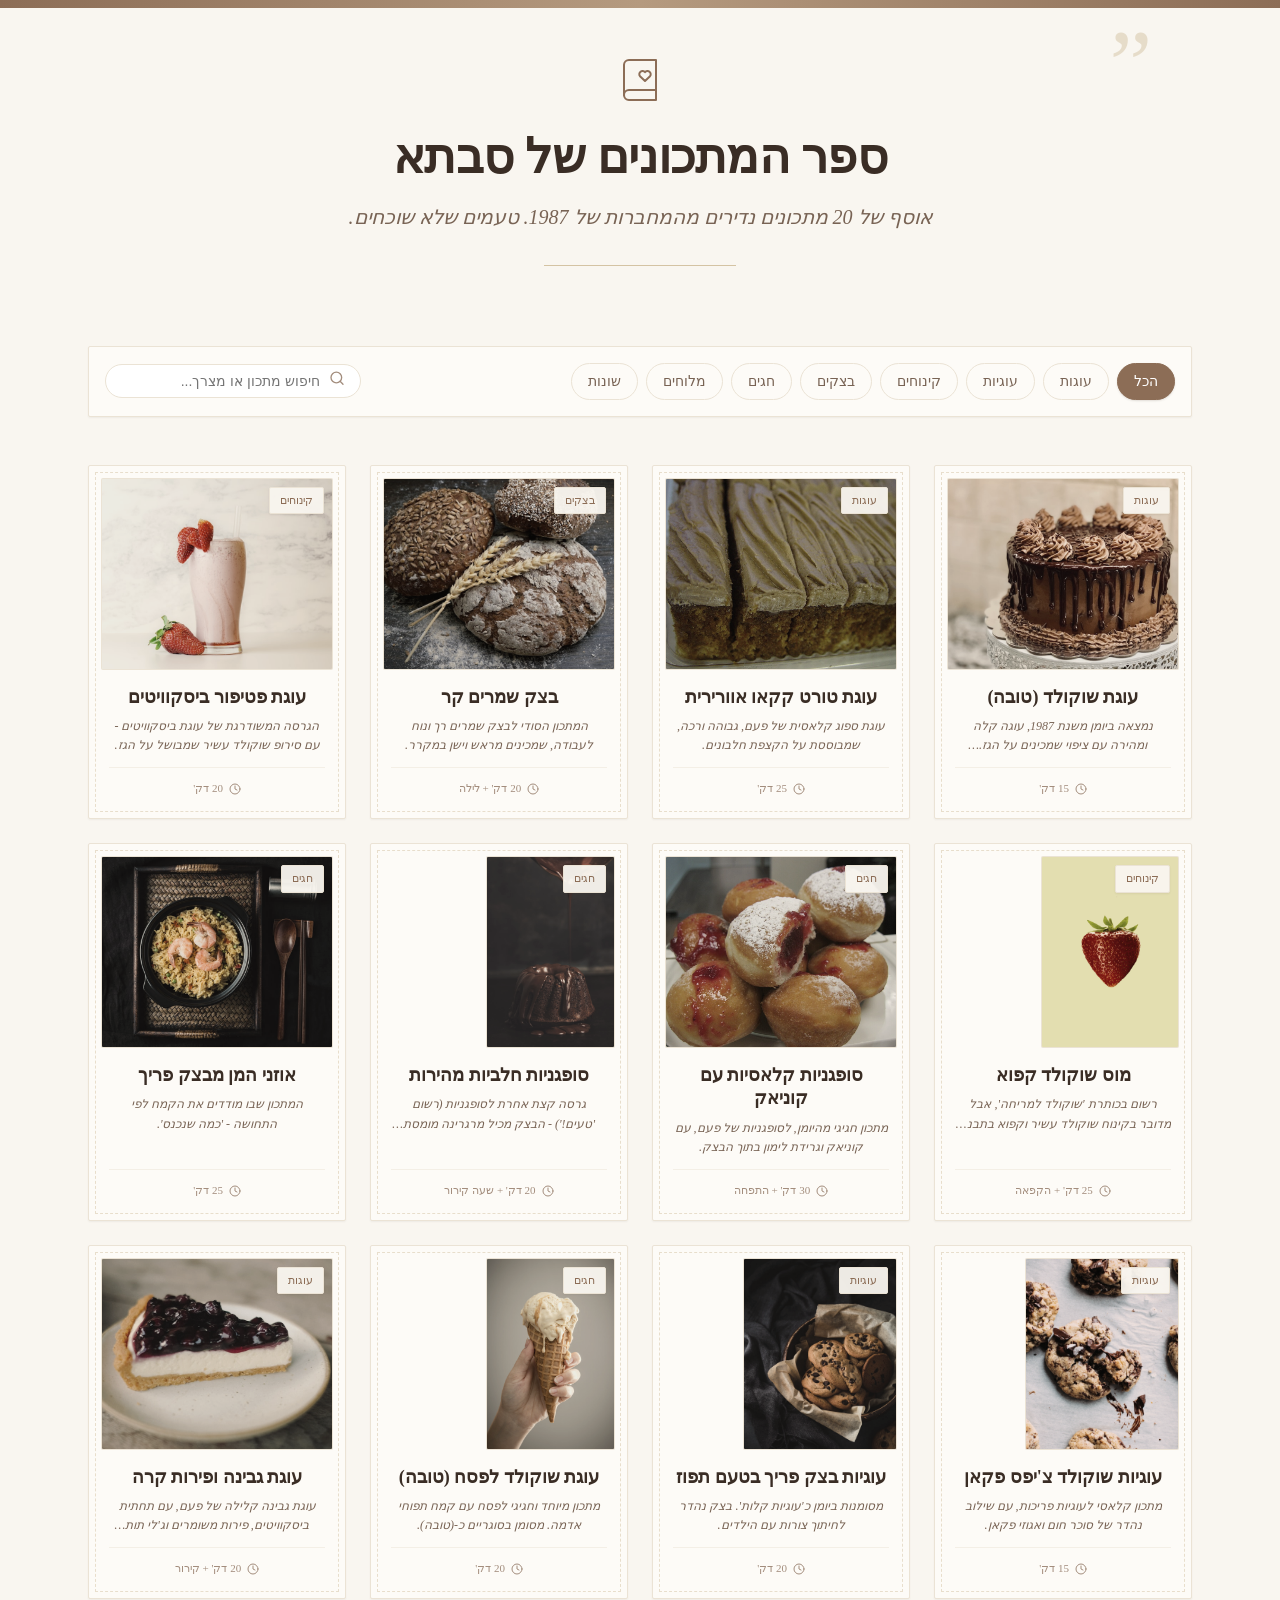
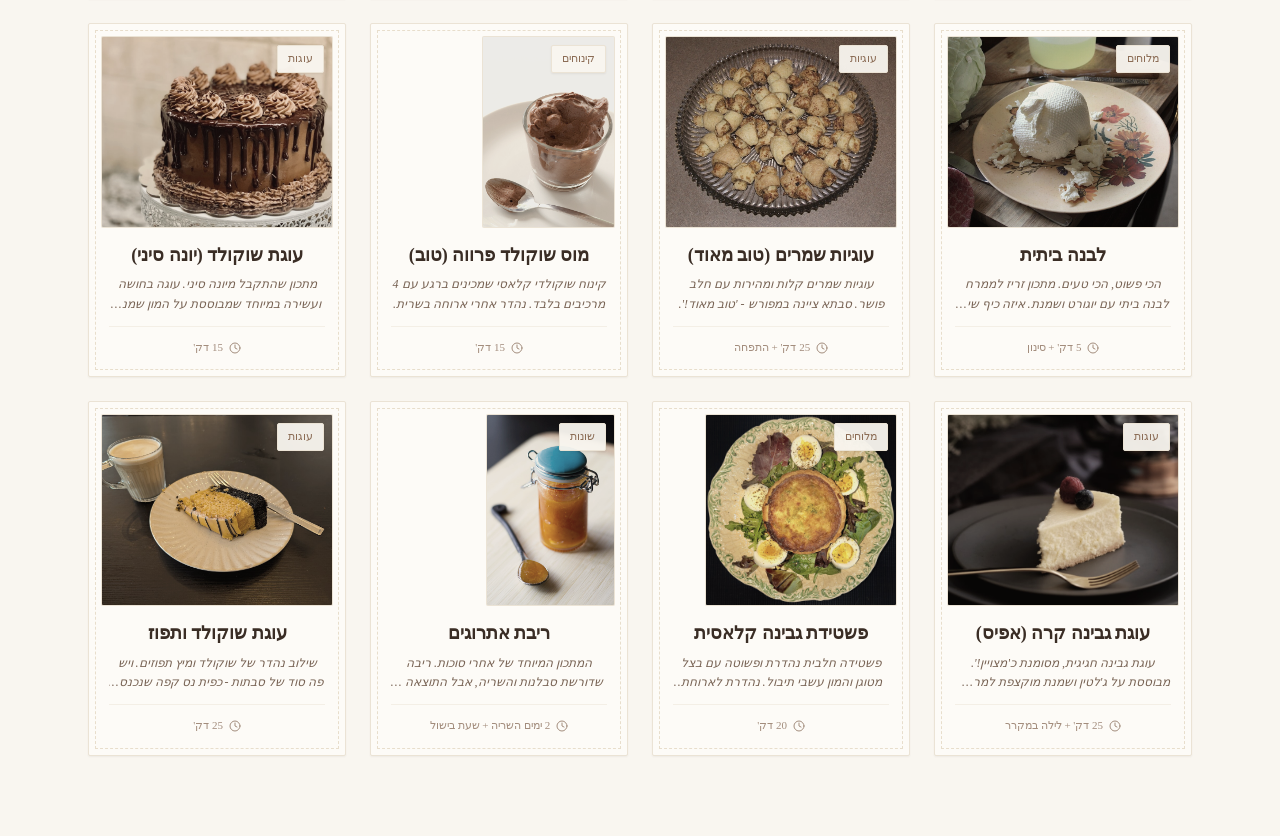
==== index.html @ 4aee47a2 "Add files via upload" ====
<!DOCTYPE html>
<html lang="he" dir="rtl">
<head>
  <meta charset="utf-8">
  <meta name="viewport" content="width=device-width, initial-scale=1">
  <title>ספר המתכונים של סבתא</title>
  <meta name="description" content="אוסף של 20 מתכונים נדירים מהמחברות של 1987. טעמים שלא שוכחים.">
  <meta name="theme-color" content="#8C6D56">
  <link rel="icon" href="data:image/svg+xml,%3Csvg xmlns='http://www.w3.org/2000/svg' viewBox='0 0 32 32'%3E%3Crect width='32' height='32' rx='6' fill='%238C6D56'/%3E%3Cpath d='M8 8h13a3 3 0 0 1 3 3v13H11a3 3 0 0 1-3-3z' fill='none' stroke='%23F9F6F0' stroke-width='2'/%3E%3Cpath d='M16 20l-3-3a2 2 0 1 1 3-2.6 2 2 0 1 1 3 2.6z' fill='%23F9F6F0'/%3E%3C/svg%3E">
  <link rel="stylesheet" href="styles.css">
</head>
<body>
  <div class="top-rule"></div>

  <header class="site-header">
    <span class="header-quote" aria-hidden="true">&rdquo;</span>
    <span class="header-mark" aria-hidden="true">
      <svg viewBox="0 0 24 24" width="48" height="48" fill="none" stroke="currentColor" stroke-width="1" stroke-linecap="round" stroke-linejoin="round">
        <path d="M4 19.5A2.5 2.5 0 0 1 6.5 17H20"></path>
        <path d="M6.5 2H20v20H6.5A2.5 2.5 0 0 1 4 19.5v-15A2.5 2.5 0 0 1 6.5 2z"></path>
        <path d="M14.5 12.5l-2.5-2.4a1.6 1.6 0 1 1 2.5-2 1.6 1.6 0 1 1 2.5 2z"></path>
      </svg>
    </span>
    <h1>ספר המתכונים של סבתא</h1>
    <p class="subtitle">אוסף של 20 מתכונים נדירים מהמחברות של 1987. טעמים שלא שוכחים.</p>
    <div class="header-rule"></div>
  </header>

  <main>
    <!-- תצוגת ספר: סינון, חיפוש וגלריית מתכונים -->
    <section id="book-view">
      <div class="toolbar">
        <div class="categories" id="categories" role="group" aria-label="סינון לפי קטגוריה"></div>

        <div class="search">
          <label class="visually-hidden" for="search-input">חיפוש מתכון או מצרך</label>
          <input type="search" id="search-input" placeholder="חיפוש מתכון או מצרך..." autocomplete="off">
          <span class="search-icon" aria-hidden="true">
            <svg viewBox="0 0 24 24" width="16" height="16" fill="none" stroke="currentColor" stroke-width="2" stroke-linecap="round" stroke-linejoin="round">
              <circle cx="11" cy="11" r="8"></circle>
              <line x1="21" y1="21" x2="16.65" y2="16.65"></line>
            </svg>
          </span>
        </div>
      </div>

      <div class="grid" id="recipe-grid"></div>

      <div class="empty-state" id="empty-state" hidden>
        <svg viewBox="0 0 24 24" width="40" height="40" fill="none" stroke="currentColor" stroke-width="1.5" stroke-linecap="round" stroke-linejoin="round" aria-hidden="true">
          <circle cx="11" cy="11" r="8"></circle>
          <line x1="21" y1="21" x2="16.65" y2="16.65"></line>
        </svg>
        <p>לא נמצאו מתכונים שתואמים לחיפוש שלך.</p>
      </div>
    </section>

    <!-- תצוגת מתכון בודד -->
    <section id="recipe-view" hidden></section>
  </main>

  <script src="data.js"></script>
  <script src="app.js"></script>
</body>
</html>
---- styles.css ----
/* ספר המתכונים של סבתא — עיצוב וינטג'.
   הפלטה והמרווחים תואמים לגרסת ה-React המקורית, ללא תלות בספריות חיצוניות. */

:root {
  --paper: #F9F6F0;
  --card: #FDFBF7;
  --ink: #4A3B32;
  --ink-strong: #3A2D25;
  --ink-muted: #786354;
  --ink-faint: #A38D7D;
  --accent: #8C6D56;
  --accent-dark: #7a5e4a;
  --border: #EBE3D5;
  --tan: #D4C3A3;
  --selection: #E5D5B5;

  --font-serif: "Frank Ruehl CLM", "Frank Ruhl Libre", "David Libre", David, Georgia, "Times New Roman", serif;
  --font-sans: Assistant, Heebo, Rubik, "Arial Hebrew", "Helvetica Neue", Arial, sans-serif;
}

*,
*::before,
*::after {
  box-sizing: border-box;
}

html {
  scroll-behavior: smooth;
}

body {
  margin: 0;
  min-height: 100vh;
  background: var(--paper);
  color: var(--ink);
  font-family: var(--font-serif);
  font-size: 16px;
  line-height: 1.6;
  -webkit-font-smoothing: antialiased;
}

::selection {
  background: var(--selection);
}

img {
  max-width: 100%;
  display: block;
}

/* חייב לגבור על display: flex/grid של אלמנטים מוסתרים */
[hidden] {
  display: none !important;
}

button {
  font: inherit;
  cursor: pointer;
}

.visually-hidden {
  position: absolute;
  width: 1px;
  height: 1px;
  padding: 0;
  margin: -1px;
  overflow: hidden;
  clip: rect(0 0 0 0);
  white-space: nowrap;
  border: 0;
}

/* ------------------------------------------------------------- כותרת עליונה */

.top-rule {
  height: 8px;
  background: linear-gradient(to left, var(--accent), #B59A7F, var(--accent));
}

.site-header {
  position: relative;
  max-width: 64rem;
  margin: 0 auto;
  padding: 3rem 1.5rem;
  text-align: center;
}

.header-quote {
  position: absolute;
  top: 0.5rem;
  right: 0;
  font-size: 6rem;
  line-height: 1;
  color: var(--tan);
  opacity: 0.5;
  font-family: var(--font-serif);
  pointer-events: none;
}

.header-mark {
  display: block;
  color: var(--accent);
  margin: 0 auto 1rem;
  width: 48px;
}

.site-header h1 {
  margin: 0 0 1rem;
  font-size: clamp(2rem, 5vw, 3rem);
  font-weight: 700;
  letter-spacing: -0.01em;
  color: var(--ink-strong);
  line-height: 1.2;
}

.subtitle {
  margin: 0;
  font-size: clamp(1.05rem, 2.5vw, 1.25rem);
  font-style: italic;
  color: var(--ink-muted);
}

.header-rule {
  width: 12rem;
  height: 1px;
  background: var(--tan);
  margin: 2rem auto 0;
}

main {
  max-width: 72rem;
  margin: 0 auto;
  padding: 2rem 1.5rem 5rem;
}

/* --------------------------------------------------- סרגל סינון וחיפוש */

.toolbar {
  display: flex;
  flex-direction: column;
  align-items: center;
  gap: 1.5rem;
  margin-bottom: 3rem;
  padding: 1rem;
  background: var(--card);
  border: 1px solid var(--border);
  border-radius: 2px;
  box-shadow: 0 1px 2px rgba(74, 59, 50, 0.06);
}

.categories {
  display: flex;
  flex-wrap: wrap;
  justify-content: center;
  gap: 0.5rem;
}

.category-btn {
  padding: 0.375rem 1rem;
  border: 1px solid var(--border);
  border-radius: 999px;
  background: transparent;
  color: var(--ink-muted);
  font-family: var(--font-sans);
  font-size: 0.875rem;
  font-weight: 500;
  transition: all 0.3s ease;
}

.category-btn:hover {
  border-color: var(--accent);
  color: var(--accent);
}

.category-btn[aria-pressed="true"] {
  background: var(--accent);
  border-color: var(--accent);
  color: #fff;
  box-shadow: 0 1px 2px rgba(74, 59, 50, 0.15);
}

.search {
  position: relative;
  width: 100%;
}

.search input {
  width: 100%;
  padding: 0.5rem 2.5rem 0.5rem 1rem;
  background: #fff;
  border: 1px solid var(--border);
  border-radius: 999px;
  color: var(--ink);
  font-family: var(--font-sans);
  font-size: 0.875rem;
}

.search input:focus {
  outline: none;
  border-color: var(--accent);
  box-shadow: 0 0 0 1px var(--accent);
}

.search-icon {
  position: absolute;
  top: 50%;
  right: 1rem;
  transform: translateY(-50%);
  color: var(--ink-faint);
  pointer-events: none;
}

@media (min-width: 768px) {
  .toolbar {
    flex-direction: row;
    justify-content: space-between;
  }

  .categories {
    justify-content: flex-start;
  }

  .search {
    width: 16rem;
  }
}

/* ------------------------------------------------------- גלריית המתכונים */

.grid {
  display: grid;
  grid-template-columns: 1fr;
  gap: 1.5rem;
}

@media (min-width: 640px) {
  .grid {
    grid-template-columns: repeat(2, 1fr);
  }
}

@media (min-width: 1024px) {
  .grid {
    grid-template-columns: repeat(3, 1fr);
  }
}

@media (min-width: 1280px) {
  .grid {
    grid-template-columns: repeat(4, 1fr);
  }
}

.recipe-card {
  position: relative;
  display: flex;
  flex-direction: column;
  height: 100%;
  padding: 0.75rem;
  background: var(--card);
  border: 1px solid var(--border);
  border-radius: 2px;
  box-shadow: 0 1px 2px rgba(74, 59, 50, 0.06);
  text-align: center;
  font-family: var(--font-serif);
  color: inherit;
  transition: box-shadow 0.3s ease;
}

.recipe-card::before {
  content: "";
  position: absolute;
  inset: 6px;
  border: 1px dashed rgba(212, 195, 163, 0.5);
  pointer-events: none;
}

.recipe-card:hover,
.recipe-card:focus-visible {
  box-shadow: 0 4px 10px rgba(74, 59, 50, 0.12);
}

.recipe-card:focus-visible {
  outline: 2px solid var(--accent);
  outline-offset: 2px;
}

.card-media {
  position: relative;
  z-index: 1;
  flex-shrink: 0;
  height: 12rem;
  margin-bottom: 1rem;
  overflow: hidden;
  border: 1px solid rgba(235, 227, 213, 0.5);
  border-radius: 2px;
  background: var(--border);
}

.card-media::after {
  content: "";
  position: absolute;
  inset: 0;
  z-index: 1;
  background: var(--ink);
  opacity: 0.1;
  transition: opacity 0.3s ease;
}

.recipe-card:hover .card-media::after,
.recipe-card:focus-visible .card-media::after {
  opacity: 0;
}

.card-media img {
  width: 100%;
  height: 100%;
  object-fit: cover;
  filter: grayscale(25%) sepia(15%);
  transition: transform 0.7s ease, filter 0.7s ease;
}

.recipe-card:hover .card-media img,
.recipe-card:focus-visible .card-media img {
  transform: scale(1.05);
  filter: none;
}

.card-badge {
  position: absolute;
  top: 0.5rem;
  right: 0.5rem;
  z-index: 2;
  padding: 0.25rem 0.625rem;
  background: rgba(249, 246, 240, 0.95);
  border: 1px solid var(--border);
  border-radius: 2px;
  color: var(--accent);
  font-family: var(--font-sans);
  font-size: 11px;
  font-weight: 500;
  box-shadow: 0 1px 2px rgba(74, 59, 50, 0.08);
}

.card-body {
  position: relative;
  z-index: 1;
  display: flex;
  flex-direction: column;
  flex-grow: 1;
  padding: 0 0.5rem 0.5rem;
}

.card-body h3 {
  margin: 0 0 0.5rem;
  font-size: 1.125rem;
  font-weight: 700;
  line-height: 1.3;
  color: var(--ink-strong);
  transition: color 0.2s ease;
}

.recipe-card:hover .card-body h3,
.recipe-card:focus-visible .card-body h3 {
  color: var(--accent);
}

.card-story {
  margin: 0 0 0.75rem;
  color: var(--ink-muted);
  font-style: italic;
  font-size: 0.75rem;
  display: -webkit-box;
  -webkit-line-clamp: 2;
  -webkit-box-orient: vertical;
  overflow: hidden;
}

.card-time {
  margin-top: auto;
  padding-top: 0.75rem;
  border-top: 1px solid rgba(235, 227, 213, 0.5);
  display: flex;
  justify-content: center;
  align-items: center;
  gap: 0.375rem;
  color: var(--ink-faint);
  font-size: 11px;
}

.empty-state {
  padding: 5rem 0;
  display: flex;
  flex-direction: column;
  align-items: center;
  color: var(--tan);
}

.empty-state p {
  margin: 1rem 0 0;
  color: var(--ink-muted);
  font-style: italic;
  font-size: 1.125rem;
}

/* --------------------------------------------------------- מתכון בודד */

.recipe-detail {
  max-width: 56rem;
  margin: 0 auto;
}

.detail-nav {
  margin-bottom: 2rem;
}

.back-btn {
  display: inline-flex;
  align-items: center;
  gap: 0.5rem;
  padding: 0.5rem 1rem;
  background: var(--card);
  border: 1px solid var(--border);
  border-radius: 2px;
  box-shadow: 0 1px 2px rgba(74, 59, 50, 0.06);
  color: var(--ink-muted);
  font-family: var(--font-sans);
  font-size: 0.875rem;
  font-weight: 500;
  transition: color 0.2s ease;
}

.back-btn:hover {
  color: var(--ink-strong);
}

.back-btn svg {
  transition: transform 0.2s ease;
}

.back-btn:hover svg {
  transform: translateX(4px);
}

.recipe-page {
  position: relative;
  overflow: hidden;
  background: var(--card);
  border: 1px solid var(--border);
  box-shadow: 0 20px 25px -5px rgba(74, 59, 50, 0.12), 0 8px 10px -6px rgba(74, 59, 50, 0.08);
}

.recipe-page::before {
  content: "";
  position: absolute;
  top: 0;
  bottom: 0;
  right: 0;
  width: 2rem;
  background: linear-gradient(to left, var(--border), transparent);
  opacity: 0.5;
  pointer-events: none;
}

.recipe-page-inner {
  position: relative;
  z-index: 1;
  padding: 1.5rem;
}

@media (min-width: 640px) {
  .recipe-page-inner {
    padding: 2rem;
  }
}

@media (min-width: 768px) {
  .recipe-page-inner {
    padding: 3.5rem;
  }
}

.detail-head {
  text-align: center;
  margin-bottom: 2.5rem;
}

.detail-category {
  display: inline-block;
  margin-bottom: 1.25rem;
  padding: 0.25rem 1rem;
  border: 1px solid var(--tan);
  background: var(--card);
  color: var(--accent);
  font-size: 0.875rem;
  letter-spacing: 0.1em;
}

.detail-head h2 {
  margin: 0 0 1.25rem;
  font-size: clamp(1.875rem, 6vw, 3rem);
  font-weight: 700;
  line-height: 1.2;
  color: var(--ink-strong);
  text-decoration: underline;
  text-decoration-color: var(--tan);
  text-decoration-thickness: 1px;
  text-underline-offset: 8px;
}

.detail-story {
  max-width: 42rem;
  margin: 0 auto;
  font-size: clamp(1rem, 2.2vw, 1.125rem);
  font-style: italic;
  color: var(--ink-muted);
  line-height: 1.7;
}

.detail-photo {
  position: relative;
  max-width: 42rem;
  height: 12rem;
  margin: 0 auto 3rem;
  border: 4px solid #fff;
  box-shadow: 0 4px 6px -1px rgba(74, 59, 50, 0.15);
  transform: rotate(1deg);
}

@media (min-width: 640px) {
  .detail-photo {
    height: 18rem;
  }
}

@media (min-width: 768px) {
  .detail-photo {
    height: 24rem;
    border-width: 8px;
  }
}

.detail-photo img {
  width: 100%;
  height: 100%;
  object-fit: cover;
  filter: sepia(15%);
}

.detail-photo .tape {
  position: absolute;
  top: -0.75rem;
  left: 50%;
  transform: translateX(-50%) rotate(-2deg);
  width: 5rem;
  height: 1.5rem;
  background: rgba(255, 255, 255, 0.45);
  box-shadow: 0 1px 2px rgba(74, 59, 50, 0.1);
}

.detail-columns {
  display: grid;
  grid-template-columns: 1fr;
  gap: 2.5rem;
}

@media (min-width: 768px) {
  .detail-columns {
    grid-template-columns: 5fr 7fr;
    gap: 4rem;
  }
}

.ingredients-box {
  position: relative;
  align-self: start;
  padding: 1.5rem;
  background: var(--paper);
  border: 1px solid var(--border);
  border-radius: 2px;
  box-shadow: inset 0 2px 4px rgba(74, 59, 50, 0.05);
}

@media (min-width: 768px) {
  .ingredients-box {
    padding: 2rem;
  }
}

.ingredients-box::before {
  content: "";
  position: absolute;
  inset: 8px;
  border: 1px solid var(--border);
  pointer-events: none;
}

.section-title {
  position: relative;
  z-index: 1;
  display: flex;
  align-items: center;
  gap: 0.75rem;
  margin: 0 0 1.25rem;
  font-size: clamp(1.25rem, 3vw, 1.5rem);
  font-weight: 700;
  color: var(--ink-strong);
}

.section-title::before {
  content: "";
  width: 1.25rem;
  height: 1px;
  background: var(--accent);
  flex-shrink: 0;
}

.item-list {
  position: relative;
  z-index: 1;
  margin: 0;
  padding: 0;
  list-style: none;
  display: flex;
  flex-direction: column;
  gap: 0.875rem;
}

.item-list li {
  display: flex;
  align-items: flex-start;
  gap: 0.5rem;
  font-size: 1.05rem;
}

.item-list li::before {
  content: "•";
  color: var(--accent);
  font-weight: 700;
  font-size: 0.875rem;
  margin-top: 0.25rem;
  flex-shrink: 0;
}

.extras {
  position: relative;
  z-index: 1;
  margin-top: 2rem;
  padding-top: 1.5rem;
  border-top: 1px solid var(--border);
}

.extras h4 {
  display: flex;
  align-items: center;
  gap: 0.75rem;
  margin: 0 0 1rem;
  font-size: clamp(1.125rem, 2.5vw, 1.25rem);
  font-weight: 700;
  color: var(--ink-strong);
}

.extras h4::before {
  content: "";
  width: 1rem;
  height: 1px;
  background: var(--accent);
  flex-shrink: 0;
}

.steps {
  display: flex;
  flex-direction: column;
  gap: 1.5rem;
}

@media (min-width: 768px) {
  .steps {
    gap: 2rem;
  }
}

.step {
  display: flex;
  gap: 1rem;
}

@media (min-width: 768px) {
  .step {
    gap: 1.25rem;
  }
}

.step-num {
  flex-shrink: 0;
  width: 1.5rem;
  font-family: var(--font-serif);
  font-style: italic;
  font-size: 1.5rem;
  color: var(--tan);
  /* מונע מהנקודה של "1." להתהפך לתחילת המספר בהקשר RTL */
  direction: ltr;
  unicode-bidi: isolate;
  text-align: right;
}

@media (min-width: 768px) {
  .step-num {
    width: 2rem;
    font-size: 1.875rem;
  }
}

.step p {
  width: 100%;
  margin: 0;
  padding: 0.25rem 0 1.25rem;
  border-bottom: 1px solid rgba(235, 227, 213, 0.5);
  font-family: var(--font-sans);
  font-size: 1rem;
  line-height: 1.7;
  color: var(--ink);
}

@media (min-width: 768px) {
  .step p {
    font-size: 1.125rem;
  }
}

.dedication {
  position: relative;
  margin-top: 4rem;
  padding-top: 2.5rem;
  border-top: 1px solid var(--border);
  display: flex;
  flex-direction: column;
  align-items: center;
  gap: 0.5rem;
  color: var(--accent);
  font-style: italic;
  font-size: clamp(1.125rem, 2.5vw, 1.25rem);
}

.dedication .heart {
  position: absolute;
  top: -0.75rem;
  padding: 0 1rem;
  background: var(--card);
  color: var(--tan);
  opacity: 0.6;
  line-height: 1;
}

/* ------------------------------------------------------------- תגובות */

.comments {
  margin-top: 4rem;
  padding-top: 2.5rem;
  border-top: 1px dashed var(--border);
}

.comments-head {
  display: flex;
  align-items: center;
  gap: 0.75rem;
  margin-bottom: 2rem;
  color: var(--accent);
}

.comments-head h3 {
  margin: 0;
  font-size: 1.5rem;
  font-weight: 700;
  color: var(--ink-strong);
}

.comment-form {
  margin-bottom: 2.5rem;
  padding: 1.5rem;
  background: var(--paper);
  border: 1px solid var(--border);
  border-radius: 2px;
  box-shadow: 0 1px 2px rgba(74, 59, 50, 0.06);
}

.comment-form input,
.comment-form textarea {
  width: 100%;
  margin-bottom: 1rem;
  padding: 0.5rem 1rem;
  background: #fff;
  border: 1px solid var(--border);
  border-radius: 2px;
  color: var(--ink);
  font-family: var(--font-sans);
  font-size: 0.875rem;
}

.comment-form textarea {
  padding: 0.75rem 1rem;
  resize: vertical;
}

.comment-form input:focus,
.comment-form textarea:focus {
  outline: none;
  border-color: var(--accent);
}

@media (min-width: 768px) {
  .comment-form input[type="text"] {
    width: 16rem;
  }
}

.comment-form button {
  display: flex;
  align-items: center;
  justify-content: center;
  gap: 0.5rem;
  width: 100%;
  padding: 0.5rem 1.5rem;
  background: var(--accent);
  border: none;
  border-radius: 2px;
  color: #fff;
  font-family: var(--font-sans);
  font-size: 0.875rem;
  font-weight: 500;
  transition: background 0.2s ease;
}

.comment-form button:hover:not(:disabled) {
  background: var(--accent-dark);
}

.comment-form button:disabled {
  opacity: 0.5;
  cursor: not-allowed;
}

@media (min-width: 768px) {
  .comment-form button {
    width: auto;
  }
}

.comment-note {
  margin: 0.75rem 0 0;
  color: var(--ink-faint);
  font-family: var(--font-sans);
  font-size: 0.75rem;
}

.comment-list {
  display: flex;
  flex-direction: column;
  gap: 1.5rem;
}

.comment {
  position: relative;
  padding: 1.25rem;
  background: #fff;
  border: 1px solid var(--border);
  border-radius: 2px;
  box-shadow: 0 1px 2px rgba(74, 59, 50, 0.06);
}

.comment::before {
  content: "";
  position: absolute;
  top: 0;
  bottom: 0;
  right: 0;
  width: 4px;
  background: var(--tan);
}

.comment-meta {
  display: flex;
  justify-content: space-between;
  align-items: flex-start;
  gap: 1rem;
  margin-bottom: 0.5rem;
  font-family: var(--font-sans);
}

.comment-name {
  font-weight: 700;
  color: var(--ink-strong);
}

.comment-date {
  font-size: 0.75rem;
  color: var(--ink-faint);
}

.comment p {
  margin: 0;
  color: var(--ink-muted);
  font-family: var(--font-sans);
  font-size: 0.875rem;
  line-height: 1.7;
  white-space: pre-wrap;
}

.comments-empty {
  padding: 1.5rem 0;
  text-align: center;
  color: var(--ink-faint);
  font-style: italic;
}

/* --------------------------------------------------------------- הדפסה */

@media print {
  .top-rule,
  .toolbar,
  .detail-nav,
  .comment-form,
  .site-header .header-quote {
    display: none;
  }

  body {
    background: #fff;
  }

  .recipe-page {
    box-shadow: none;
    border: none;
  }

  .detail-photo {
    transform: none;
  }
}
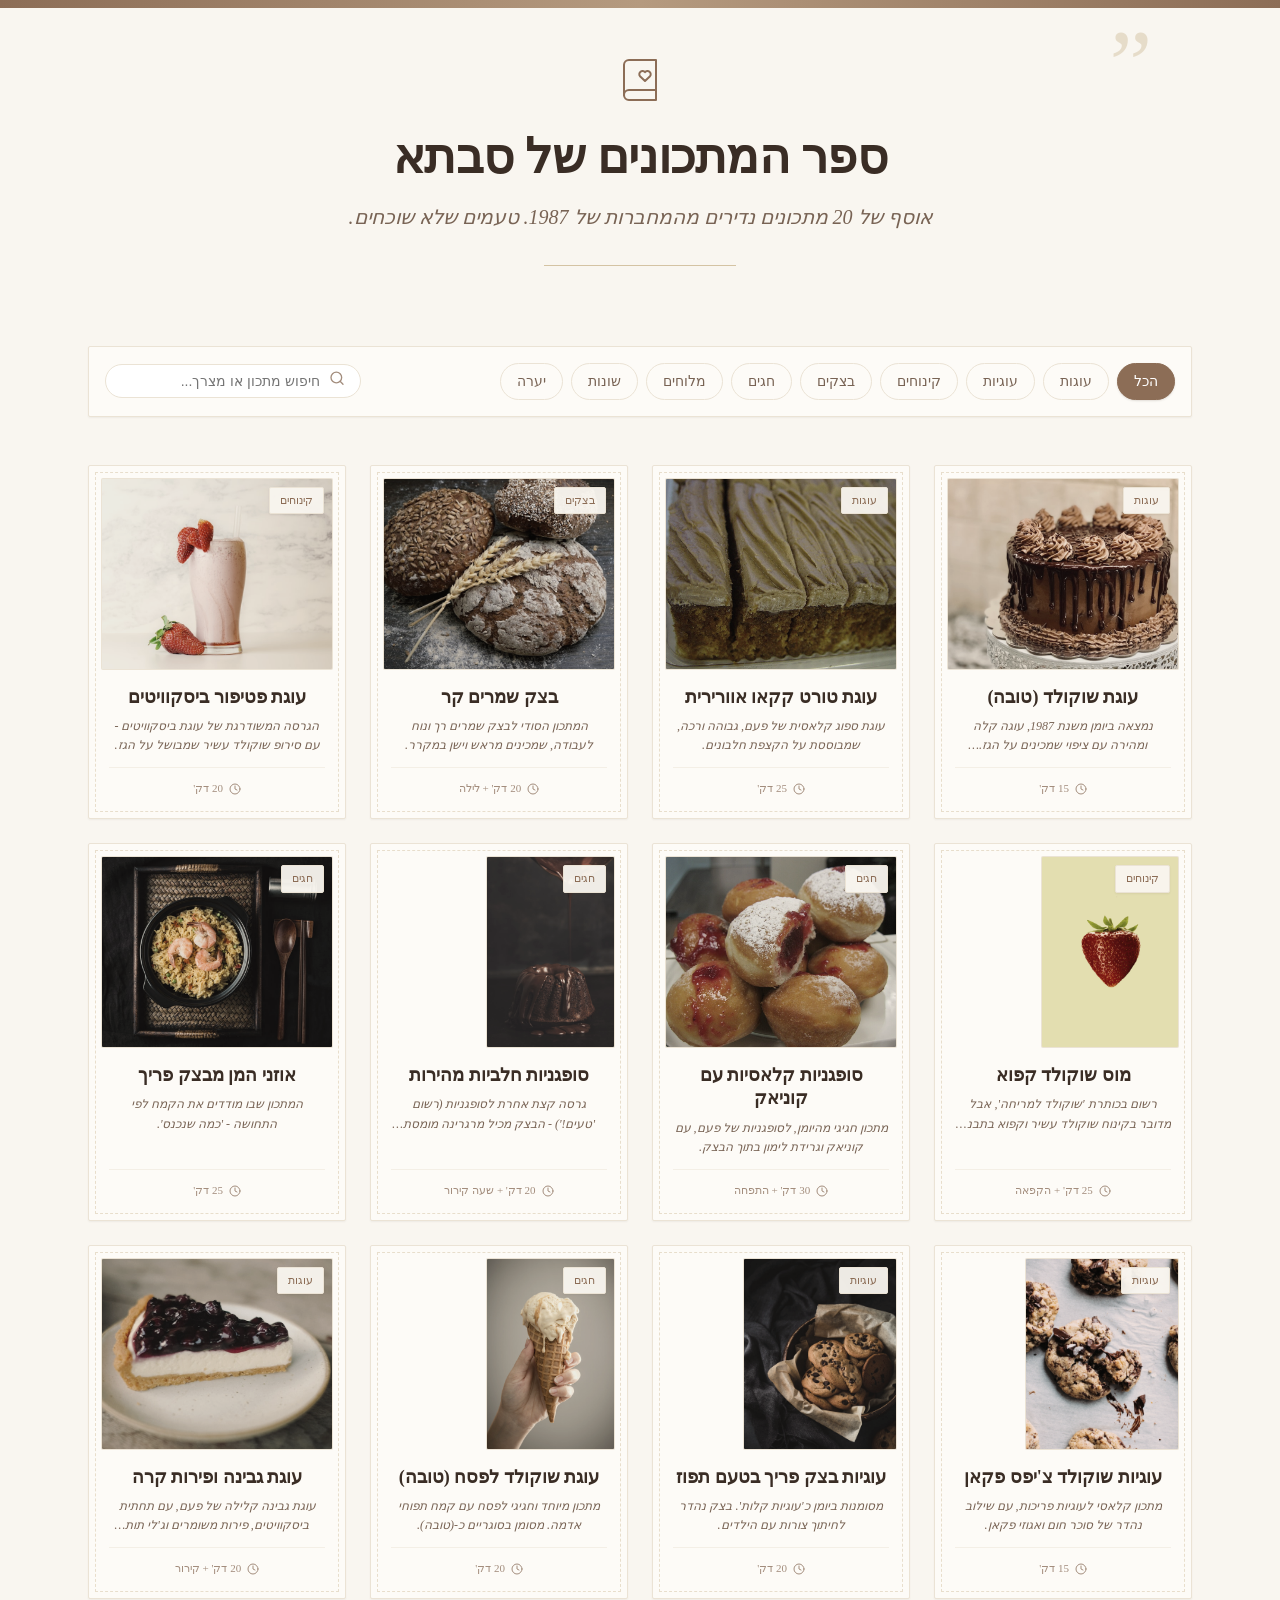
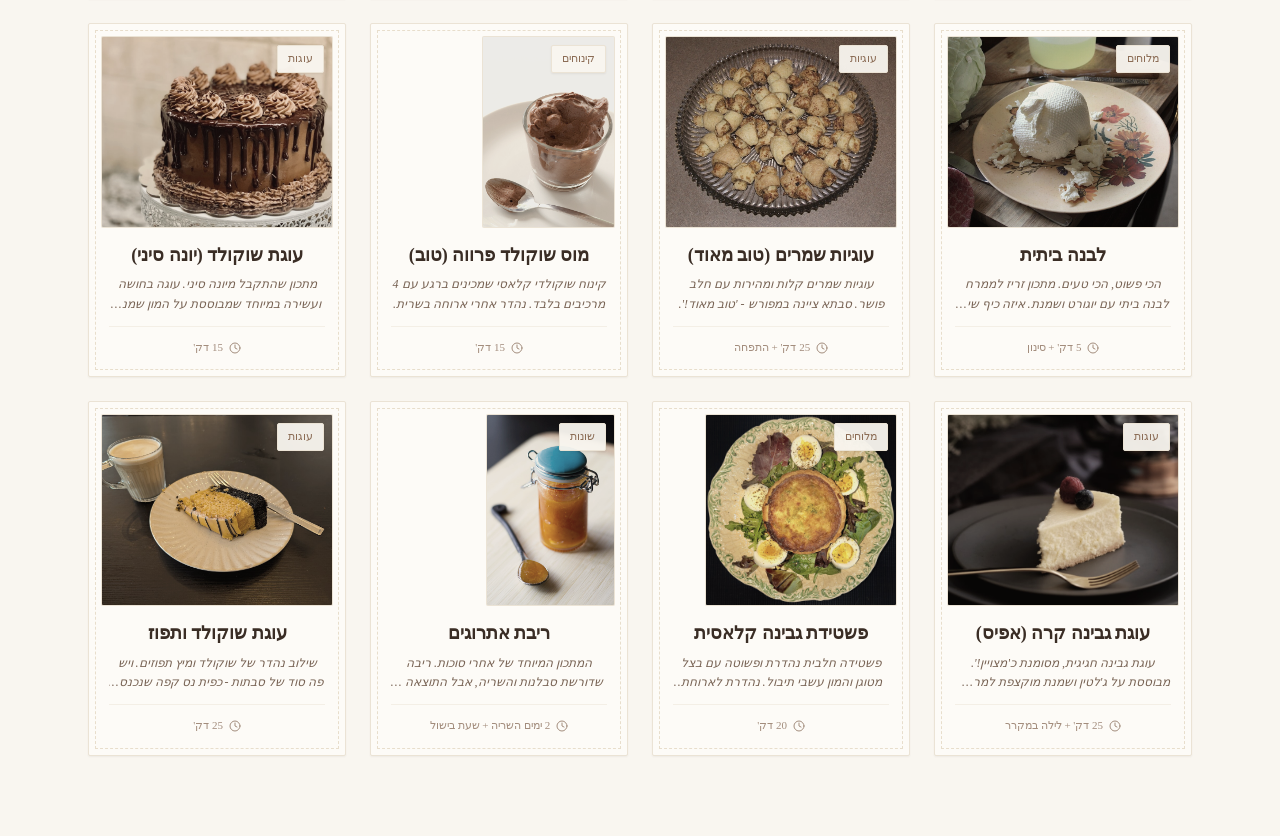
==== commit 6e5aa29f: "Update index.html" ====
--- a/index.html
+++ b/index.html
@@ -4,7 +4,7 @@
   <meta charset="utf-8">
   <meta name="viewport" content="width=device-width, initial-scale=1">
   <title>ספר המתכונים של סבתא</title>
-  <meta name="description" content="אוסף של 20 מתכונים נדירים מהמחברות של 1987. טעמים שלא שוכחים.">
+  <meta name="description" content="אוסף מתכונים נדירים מהמחברות של סבתא">
   <meta name="theme-color" content="#8C6D56">
   <link rel="icon" href="data:image/svg+xml,%3Csvg xmlns='http://www.w3.org/2000/svg' viewBox='0 0 32 32'%3E%3Crect width='32' height='32' rx='6' fill='%238C6D56'/%3E%3Cpath d='M8 8h13a3 3 0 0 1 3 3v13H11a3 3 0 0 1-3-3z' fill='none' stroke='%23F9F6F0' stroke-width='2'/%3E%3Cpath d='M16 20l-3-3a2 2 0 1 1 3-2.6 2 2 0 1 1 3 2.6z' fill='%23F9F6F0'/%3E%3C/svg%3E">
   <link rel="stylesheet" href="styles.css">
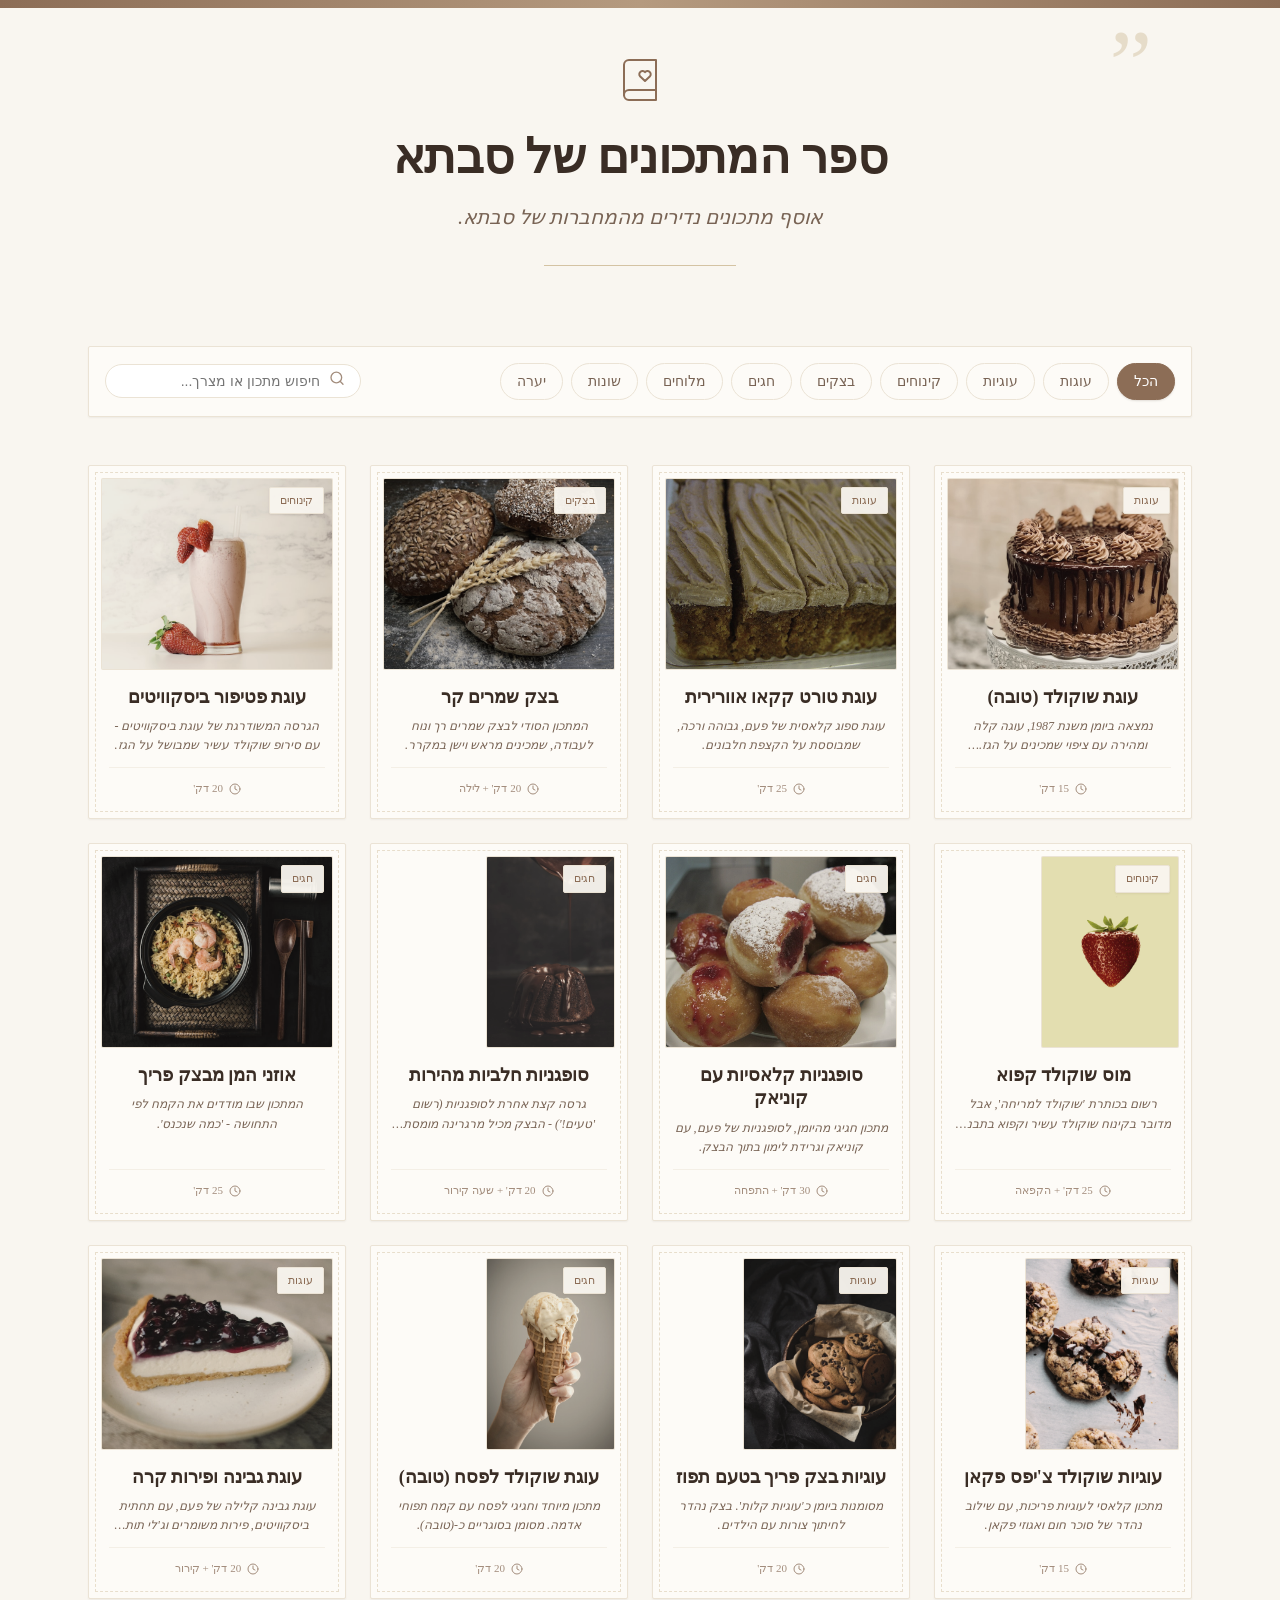
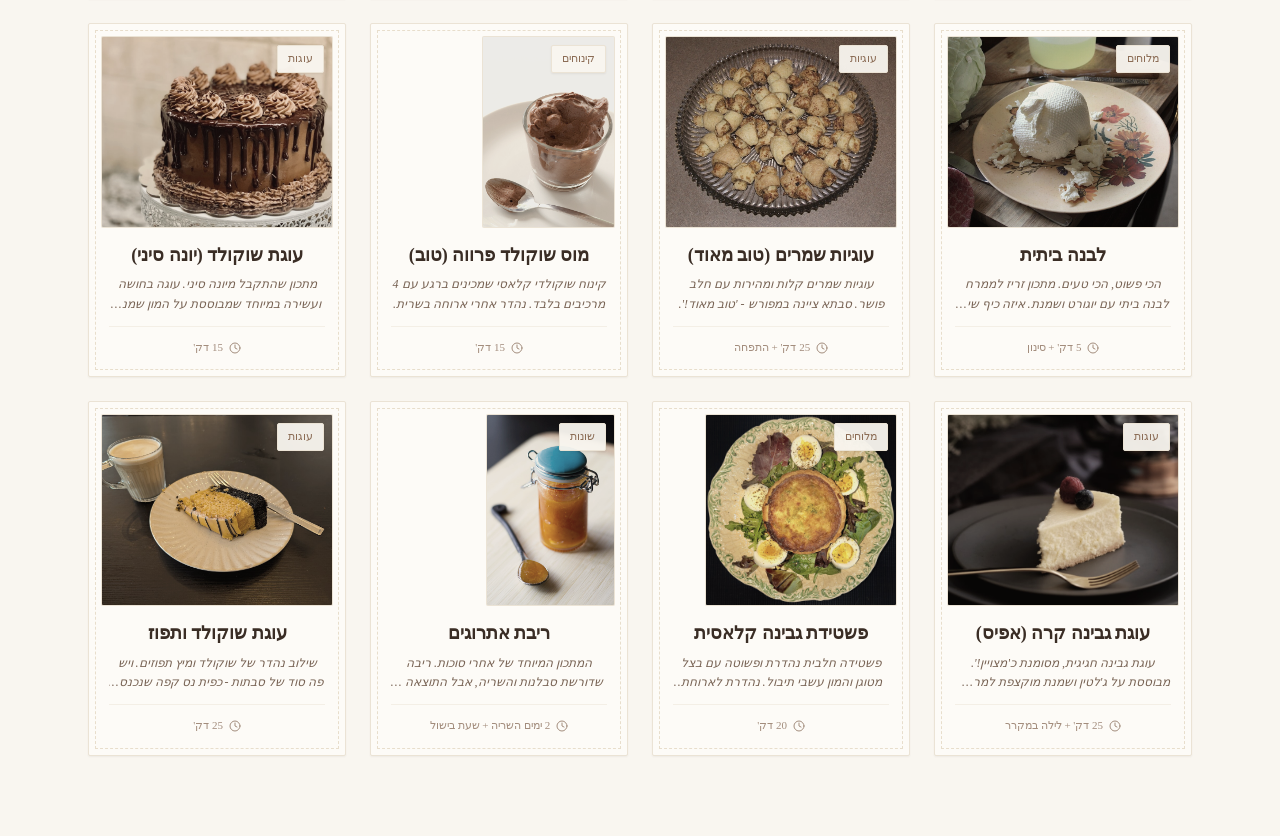
==== commit 9664260c: "Update index.html" ====
--- a/index.html
+++ b/index.html
@@ -22,7 +22,7 @@
       </svg>
     </span>
     <h1>ספר המתכונים של סבתא</h1>
-    <p class="subtitle">אוסף של 20 מתכונים נדירים מהמחברות של 1987. טעמים שלא שוכחים.</p>
+    <p class="subtitle">אוסף מתכונים נדירים מהמחברות של סבתא.</p>
     <div class="header-rule"></div>
   </header>
 
